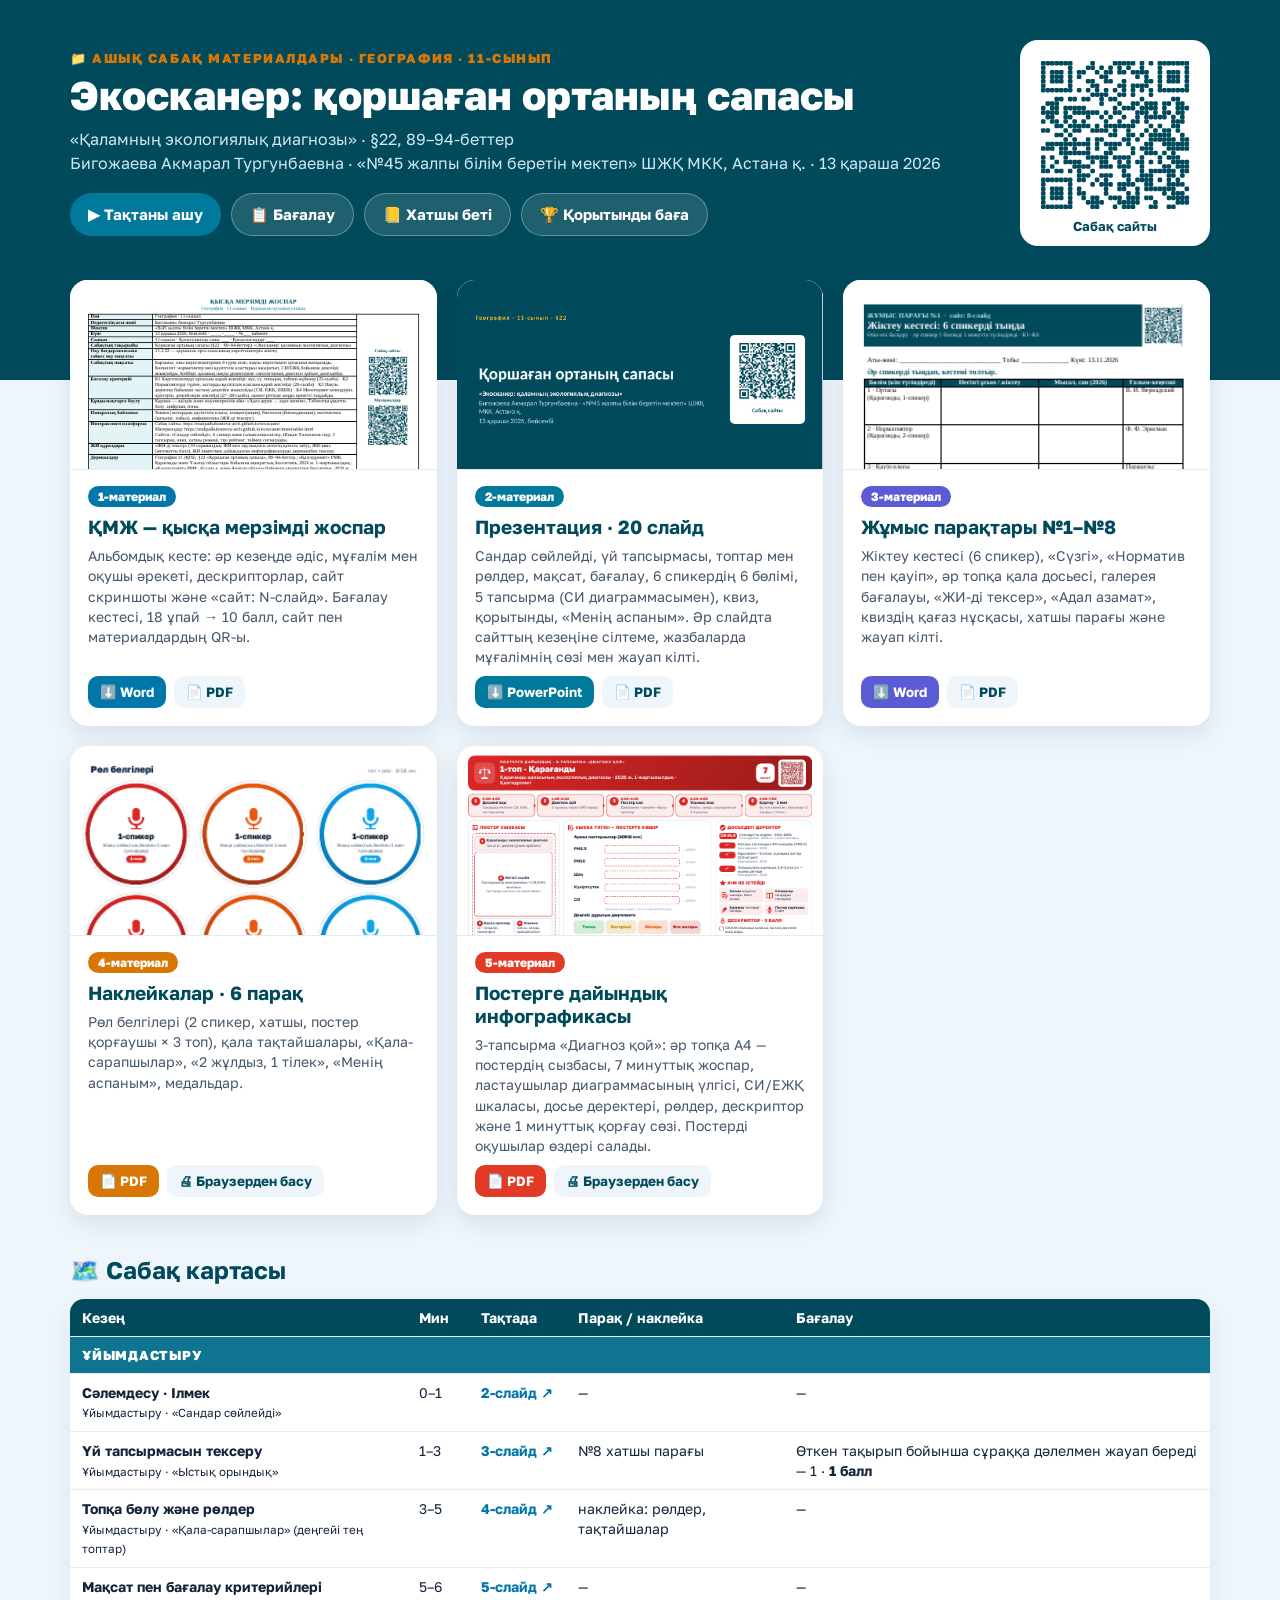
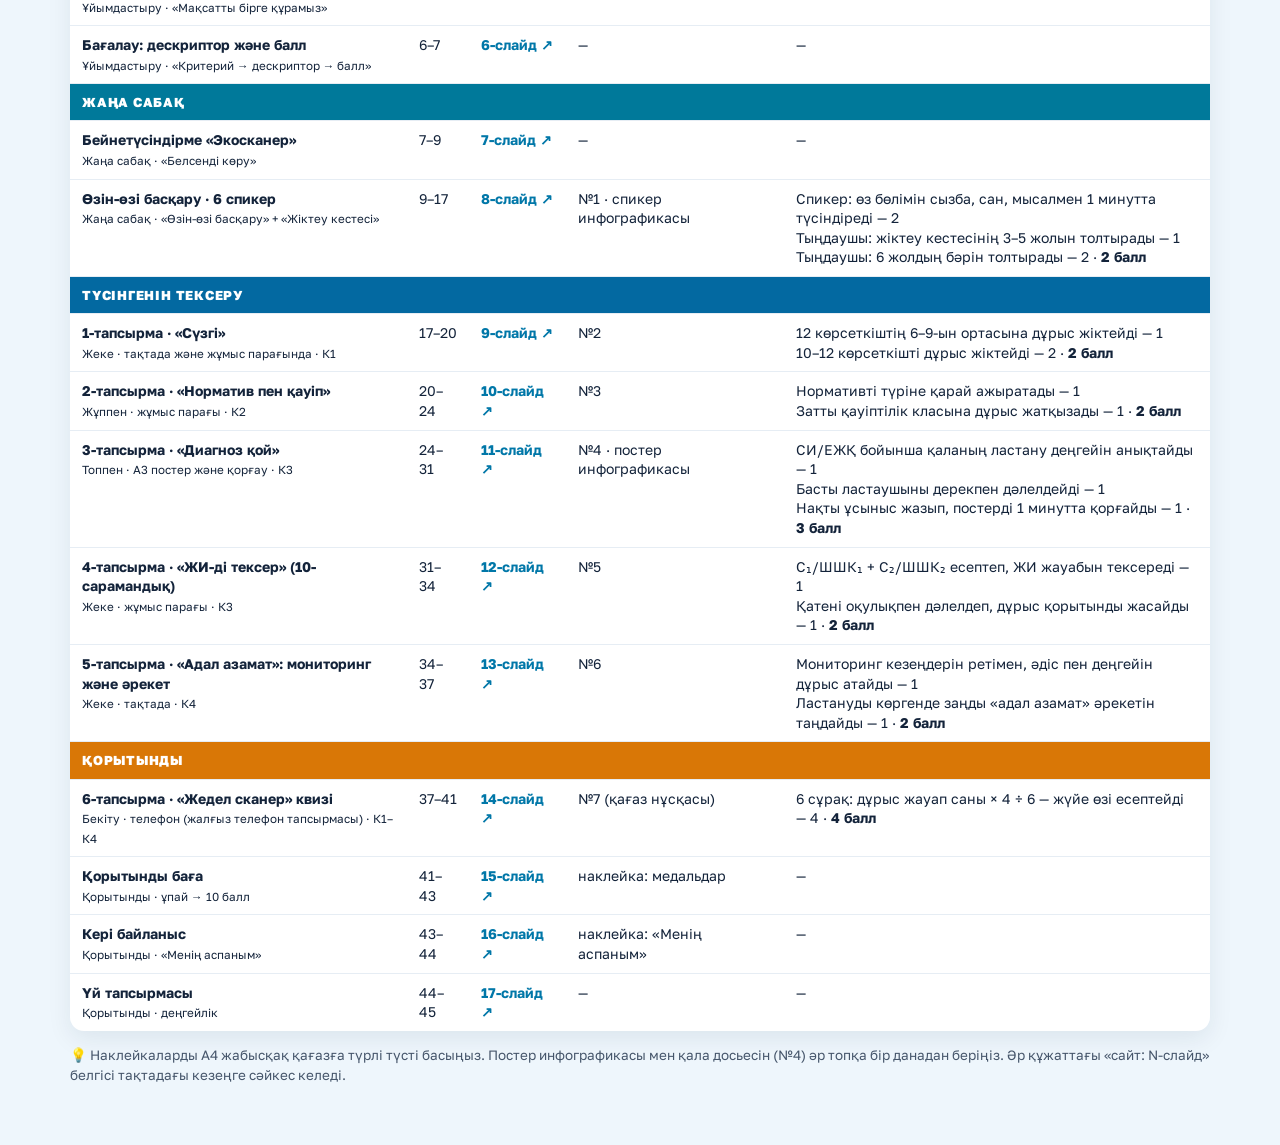
==== materialdar.html @ 0f1d9274 "📁 Материалдар: ҚМЖ, презентация, жұмыс парақтары, наклейкалар, постерге дайындық инфографикасы; тақт" ====
<!DOCTYPE html>
<html lang="kk"><head><meta charset="utf-8"><meta name="viewport" content="width=device-width,initial-scale=1">
<title>Материалдар · Экосканер · Қоршаған ортаның сапасы</title>
<link rel="stylesheet" href="vendor/golos.css">
<script src="data.js"></script><script src="vendor/qrcode.js"></script>
<style>
*{box-sizing:border-box;margin:0;padding:0}
html{background:linear-gradient(#004A5C,#004A5C) top/100% 380px no-repeat,#eef6fc;min-height:100%}
body{font-family:'Golos Text',sans-serif;color:#13233a;max-width:1180px;margin:0 auto;padding:28px 20px 60px}
a{color:#0077A8}
.hero{display:grid;grid-template-columns:1fr 190px;gap:28px;align-items:center;color:#fff;padding:12px 0 34px}
.hero .k{color:#D97706;font-weight:800;letter-spacing:.12em;font-size:13px}
.hero h1{font-size:40px;line-height:1.08;margin:8px 0 10px;font-weight:800}
.hero p{color:#cfe6f5;font-size:16px;line-height:1.5}
.hero .acts{display:flex;gap:10px;flex-wrap:wrap;margin-top:18px}
.btn{display:inline-flex;gap:8px;align-items:center;padding:11px 18px;border-radius:999px;font-weight:700;text-decoration:none;font-size:15px}
.btn.p{background:#00799A;color:#fff}.btn.g{background:rgba(255,255,255,.12);color:#fff;border:1px solid rgba(255,255,255,.3)}
.qrbox{background:#fff;border-radius:18px;padding:12px;text-align:center;color:#004A5C;font-weight:700;font-size:13px}
.qrbox svg{width:100%;display:block}
.cards{display:grid;grid-template-columns:repeat(auto-fill,minmax(340px,1fr));gap:20px}
.card{background:#fff;border-radius:18px;box-shadow:0 8px 24px rgba(11,37,69,.10);overflow:hidden;display:flex;flex-direction:column}
.card .pv{height:190px;background:#dfeaf5 top center/cover no-repeat;border-bottom:1px solid #e3ebf3}
.card .bd{padding:16px 18px 18px;display:flex;flex-direction:column;gap:8px;flex:1}
.card .n{font-size:12px;font-weight:800;color:#fff;background:var(--c);border-radius:999px;padding:3px 10px;align-self:flex-start}
.card h3{font-size:19px;color:#004A5C}
.card p{font-size:14px;line-height:1.45;color:#46566b;flex:1}
.card .dl{display:flex;gap:8px;flex-wrap:wrap}
.card .dl a{font-size:13.5px;font-weight:700;text-decoration:none;padding:8px 12px;border-radius:10px;background:#eef6fc;color:#004A5C}
.card .dl a.m{background:var(--c);color:#fff}
h2{font-size:24px;color:#004A5C;margin:40px 0 14px}
table{width:100%;border-collapse:collapse;background:#fff;border-radius:14px;overflow:hidden;box-shadow:0 8px 24px rgba(11,37,69,.08);font-size:14px}
th{background:#004A5C;color:#fff;text-align:left;padding:10px 12px;font-weight:700}
td{padding:9px 12px;border-top:1px solid #e6edf4;vertical-align:top;line-height:1.4}
tr.ph td{background:var(--c);color:#fff;font-weight:800;font-size:13px;letter-spacing:.06em}
td a{font-weight:700;text-decoration:none}
.tip{margin-top:14px;font-size:13.5px;color:#46566b;line-height:1.5}
@media(max-width:760px){.hero{grid-template-columns:1fr}.hero h1{font-size:30px}.qrbox{max-width:200px}th:nth-child(5),td:nth-child(5){display:none}}
</style></head><body>
<section class="hero">
 <div>
  <div class="k">📁 АШЫҚ САБАҚ МАТЕРИАЛДАРЫ · ГЕОГРАФИЯ · 11-СЫНЫП</div>
  <h1>Экосканер: қоршаған ортаның сапасы</h1>
  <p>«Қаламның экологиялық диагнозы» · §22, 89–94-беттер<br>Бигожаева Акмарал Тургунбаевна · «№45 жалпы білім беретін мектеп» ШЖҚ МКК, Астана қ. · 13 қараша 2026</p>
  <div class="acts"><a class="btn p" href="index.html">▶ Тақтаны ашу</a><a class="btn g" href="index.html#assess">📋 Бағалау</a><a class="btn g" href="index.html?m=h">📒 Хатшы беті</a><a class="btn g" href="index.html#sum">🏆 Қорытынды баға</a></div>
 </div>
 <div class="qrbox"><div id="qr"></div>Сабақ сайты</div>
</section>
<div class="cards" id="cards"></div>
<h2>🗺️ Сабақ картасы</h2>
<table id="map"></table>
<p class="tip">💡 Наклейкаларды A4 жабысқақ қағазға түрлі түсті басыңыз. Постер инфографикасы мен қала досьесін (№4) әр топқа бір данадан беріңіз. Әр құжаттағы «сайт: N-слайд» белгісі тақтадағы кезеңге сәйкес келеді.</p>
<script>
const SITE = location.href.replace(/materialdar\.html.*$/, "");
const q = qrcode(0, "H"); q.addData(SITE); q.make(); const n = q.getModuleCount(), m = 2, S = n + 2 * m; let p = "";
for (let r = 0; r < n; r++) for (let c = 0; c < n; c++) if (q.isDark(r, c)) p += `<rect x="${c + m}" y="${r + m}" width="1.02" height="1.02" rx=".3"/>`;
document.getElementById("qr").innerHTML = `<svg viewBox="0 0 ${S} ${S}"><g fill="#004A5C">${p}</g></svg>`;
const F = "materialdar/";
const M = [
 ["1", "#0077A8", "ҚМЖ — қысқа мерзімді жоспар", "Альбомдық кесте: әр кезеңде әдіс, мұғалім мен оқушы әрекеті, дескрипторлар, сайт скриншоты және «сайт: N-слайд». Бағалау кестесі, 18 ұпай → 10 балл, сайт пен материалдардың QR-ы.", "1-QMZh-Qorshagan-orta-sapasy", [["docx", "⬇️ Word"], ["pdf", "📄 PDF"]]],
 ["2", "#00799A", "Презентация · 20 слайд", "Сандар сөйлейді, үй тапсырмасы, топтар мен рөлдер, мақсат, бағалау, 6 спикердің 6 бөлімі, 5 тапсырма (СИ диаграммасымен), квиз, қорытынды, «Менің аспаным». Әр слайдта сайттың кезеңіне сілтеме, жазбаларда мұғалімнің сөзі мен жауап кілті.", "2-Prezentaciya-Qorshagan-orta-sapasy", [["pptx", "⬇️ PowerPoint"], ["pdf", "📄 PDF"]]],
 ["3", "#5B5BD6", "Жұмыс парақтары №1–№8", "Жіктеу кестесі (6 спикер), «Сүзгі», «Норматив пен қауіп», әр топқа қала досьесі, галерея бағалауы, «ЖИ-ді тексер», «Адал азамат», квиздің қағаз нұсқасы, хатшы парағы және жауап кілті.", "3-Zhumys-paraqtary", [["docx", "⬇️ Word"], ["pdf", "📄 PDF"]]],
 ["4", "#D97706", "Наклейкалар · 6 парақ", "Рөл белгілері (2 спикер, хатшы, постер қорғаушы × 3 топ), қала тақтайшалары, «Қала-сарапшылар», «2 жұлдыз, 1 тілек», «Менің аспаным», медальдар.", "4-Naklejkalar", [["pdf", "📄 PDF"]], "print/naklejka.html"],
 ["5", "#E23A24", "Постерге дайындық инфографикасы", "3-тапсырма «Диагноз қой»: әр топқа A4 — постердің сызбасы, 7 минуттық жоспар, ластаушылар диаграммасының үлгісі, СИ/ЕЖҚ шкаласы, досье деректері, рөлдер, дескриптор және 1 минуттық қорғау сөзі. Постерді оқушылар өздері салады.", "5-Poster-infografikalar", [["pdf", "📄 PDF"]], "print/poster.html"]
];
document.getElementById("cards").innerHTML = M.map(x => `<div class="card" style="--c:${x[1]}"><div class="pv" style="background-image:url(${F}prev/${x[4]}.png)"></div><div class="bd"><span class="n">${x[0]}-материал</span><h3>${x[2]}</h3><p>${x[3]}</p><div class="dl">${x[5].map((d, i) => `<a class="${i ? "" : "m"}" href="${F}${x[4]}.${d[0]}" ${d[0] === "pdf" ? 'target="_blank"' : "download"}>${d[1]}</a>`).join("")}${x[6] ? `<a href="${x[6]}" target="_blank">🖨 Браузерден басу</a>` : ""}</div></div></div>`).join("");
const SHEET = { speak: "№1 · спикер инфографикасы", t1: "№2", t2: "№3", t3: "№4 · постер инфографикасы", t4: "№5", t5: "№6", t6: "№7 (қағаз нұсқасы)", groups: "наклейка: рөлдер, тақтайшалар", feedback: "наклейка: «Менің аспаным»", sum: "наклейка: медальдар", hw: "№8 хатшы парағы" };
const PN = DATA.parts, PC = ["", "#0E7490", "#00799A", "#0369A1", "#D97706"];
const AS = s => DATA.desc[s.id] ? DATA.desc[s.id].map(d => d[0] + " — " + d[1]).join("<br>") + ` · <b>${DATA.points[s.id]} балл</b>` : "—";
let h = `<tr><th>Кезең</th><th>Мин</th><th>Тақтада</th><th>Парақ / наклейка</th><th>Бағалау</th></tr>`, ph = 0, tm = 0;
DATA.stages.forEach((s, i) => { if (!s.min) return;
  if (s.part !== ph) { ph = s.part; h += `<tr class="ph" style="--c:${PC[ph]}"><td colspan="5">${PN[ph].toUpperCase()}</td></tr>`; }
  h += `<tr><td><b>${s.title}</b><br><small>${s.kicker || ""}</small></td><td>${tm}–${tm + s.min}</td><td><a href="index.html#${s.id}">${i + 1}-слайд ↗</a></td><td>${SHEET[s.id] || "—"}</td><td>${AS(s)}</td></tr>`; tm += s.min; });
document.getElementById("map").innerHTML = h;
</script>
</body></html>
---- vendor/golos.css ----
@font-face{font-family:'Golos Text';font-style:normal;font-display:swap;font-weight:400;src:url(fonts/golos-text-cyrillic-400-normal.woff2) format('woff2');unicode-range:U+0301,U+0400-045F,U+0490-0491,U+04B0-04B1,U+2116}
@font-face{font-family:'Golos Text';font-style:normal;font-display:swap;font-weight:600;src:url(fonts/golos-text-cyrillic-600-normal.woff2) format('woff2');unicode-range:U+0301,U+0400-045F,U+0490-0491,U+04B0-04B1,U+2116}
@font-face{font-family:'Golos Text';font-style:normal;font-display:swap;font-weight:700;src:url(fonts/golos-text-cyrillic-700-normal.woff2) format('woff2');unicode-range:U+0301,U+0400-045F,U+0490-0491,U+04B0-04B1,U+2116}
@font-face{font-family:'Golos Text';font-style:normal;font-display:swap;font-weight:800;src:url(fonts/golos-text-cyrillic-800-normal.woff2) format('woff2');unicode-range:U+0301,U+0400-045F,U+0490-0491,U+04B0-04B1,U+2116}
@font-face{font-family:'Golos Text';font-style:normal;font-display:swap;font-weight:400;src:url(fonts/golos-text-cyrillic-ext-400-normal.woff2) format('woff2');unicode-range:U+0460-052F,U+1C80-1C8A,U+20B4,U+2DE0-2DFF,U+A640-A69F,U+FE2E-FE2F}
@font-face{font-family:'Golos Text';font-style:normal;font-display:swap;font-weight:600;src:url(fonts/golos-text-cyrillic-ext-600-normal.woff2) format('woff2');unicode-range:U+0460-052F,U+1C80-1C8A,U+20B4,U+2DE0-2DFF,U+A640-A69F,U+FE2E-FE2F}
@font-face{font-family:'Golos Text';font-style:normal;font-display:swap;font-weight:700;src:url(fonts/golos-text-cyrillic-ext-700-normal.woff2) format('woff2');unicode-range:U+0460-052F,U+1C80-1C8A,U+20B4,U+2DE0-2DFF,U+A640-A69F,U+FE2E-FE2F}
@font-face{font-family:'Golos Text';font-style:normal;font-display:swap;font-weight:800;src:url(fonts/golos-text-cyrillic-ext-800-normal.woff2) format('woff2');unicode-range:U+0460-052F,U+1C80-1C8A,U+20B4,U+2DE0-2DFF,U+A640-A69F,U+FE2E-FE2F}
@font-face{font-family:'Golos Text';font-style:normal;font-display:swap;font-weight:400;src:url(fonts/golos-text-latin-400-normal.woff2) format('woff2');unicode-range:U+0000-00FF,U+0131,U+0152-0153,U+02BB-02BC,U+02C6,U+02DA,U+02DC,U+0304,U+0308,U+0329,U+2000-206F,U+20AC,U+2122,U+2191,U+2193,U+2212,U+2215,U+FEFF,U+FFFD}
@font-face{font-family:'Golos Text';font-style:normal;font-display:swap;font-weight:600;src:url(fonts/golos-text-latin-600-normal.woff2) format('woff2');unicode-range:U+0000-00FF,U+0131,U+0152-0153,U+02BB-02BC,U+02C6,U+02DA,U+02DC,U+0304,U+0308,U+0329,U+2000-206F,U+20AC,U+2122,U+2191,U+2193,U+2212,U+2215,U+FEFF,U+FFFD}
@font-face{font-family:'Golos Text';font-style:normal;font-display:swap;font-weight:700;src:url(fonts/golos-text-latin-700-normal.woff2) format('woff2');unicode-range:U+0000-00FF,U+0131,U+0152-0153,U+02BB-02BC,U+02C6,U+02DA,U+02DC,U+0304,U+0308,U+0329,U+2000-206F,U+20AC,U+2122,U+2191,U+2193,U+2212,U+2215,U+FEFF,U+FFFD}
@font-face{font-family:'Golos Text';font-style:normal;font-display:swap;font-weight:800;src:url(fonts/golos-text-latin-800-normal.woff2) format('woff2');unicode-range:U+0000-00FF,U+0131,U+0152-0153,U+02BB-02BC,U+02C6,U+02DA,U+02DC,U+0304,U+0308,U+0329,U+2000-206F,U+20AC,U+2122,U+2191,U+2193,U+2212,U+2215,U+FEFF,U+FFFD}
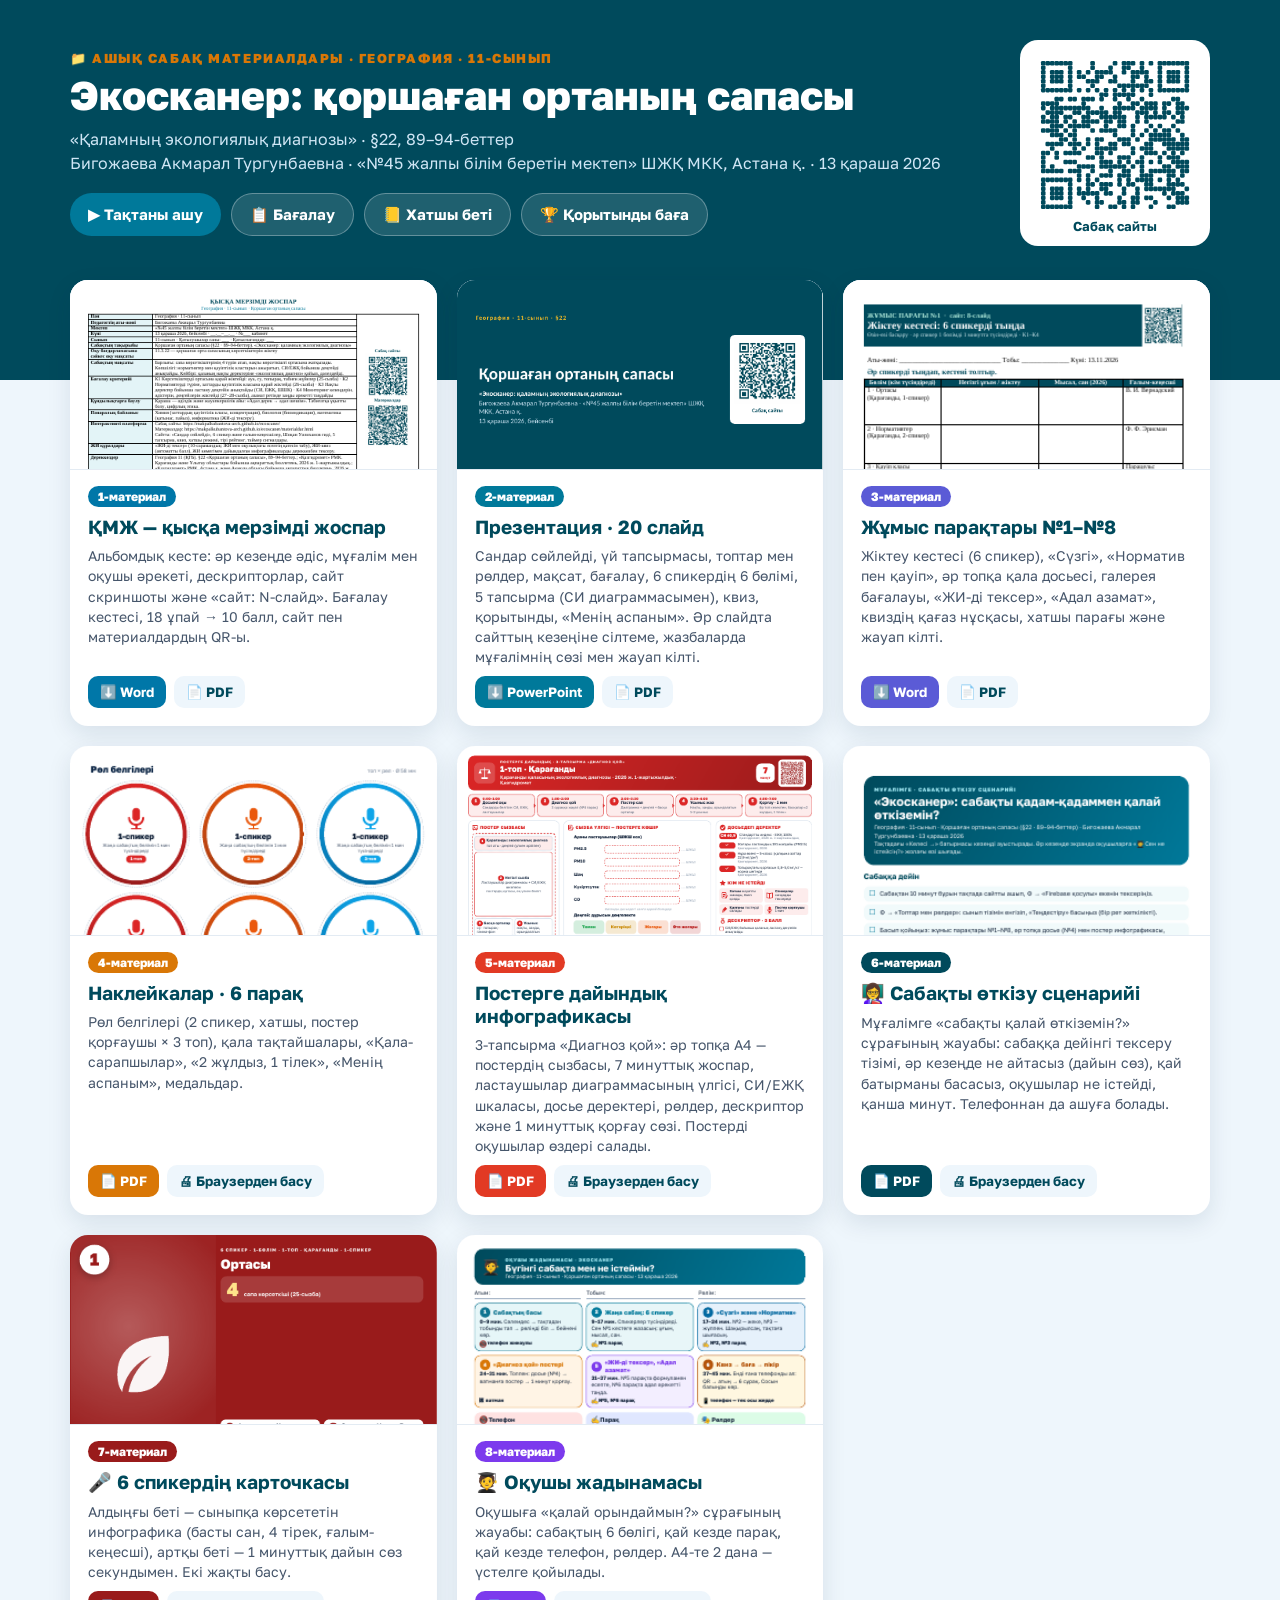
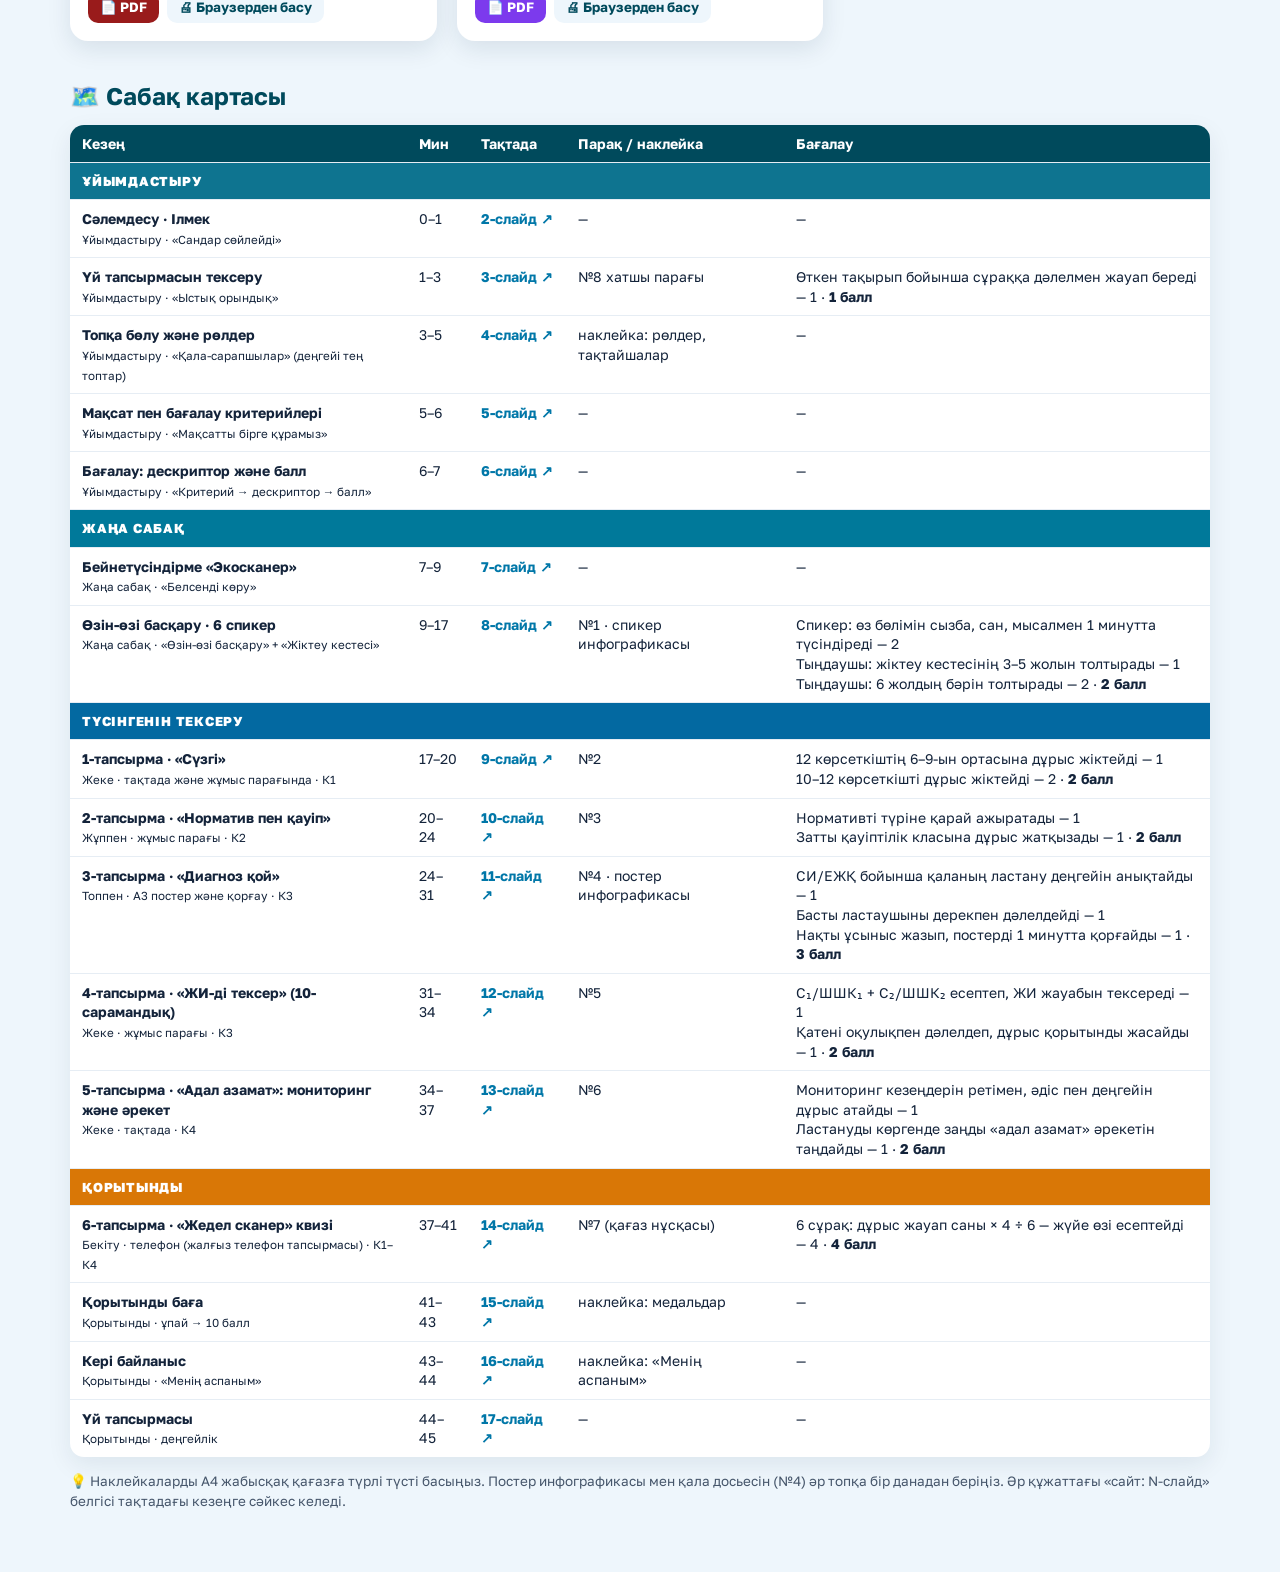
==== commit 51f9336e: "Тақтада «Сен не істейсің?» жолағы; сабақ сценарийі, 6 спикердің карточкасы, оқушы жадынамасы Co-Auth" ====
--- a/materialdar.html
+++ b/materialdar.html
@@ -60,7 +60,10 @@
  ["2", "#00799A", "Презентация · 20 слайд", "Сандар сөйлейді, үй тапсырмасы, топтар мен рөлдер, мақсат, бағалау, 6 спикердің 6 бөлімі, 5 тапсырма (СИ диаграммасымен), квиз, қорытынды, «Менің аспаным». Әр слайдта сайттың кезеңіне сілтеме, жазбаларда мұғалімнің сөзі мен жауап кілті.", "2-Prezentaciya-Qorshagan-orta-sapasy", [["pptx", "⬇️ PowerPoint"], ["pdf", "📄 PDF"]]],
  ["3", "#5B5BD6", "Жұмыс парақтары №1–№8", "Жіктеу кестесі (6 спикер), «Сүзгі», «Норматив пен қауіп», әр топқа қала досьесі, галерея бағалауы, «ЖИ-ді тексер», «Адал азамат», квиздің қағаз нұсқасы, хатшы парағы және жауап кілті.", "3-Zhumys-paraqtary", [["docx", "⬇️ Word"], ["pdf", "📄 PDF"]]],
  ["4", "#D97706", "Наклейкалар · 6 парақ", "Рөл белгілері (2 спикер, хатшы, постер қорғаушы × 3 топ), қала тақтайшалары, «Қала-сарапшылар», «2 жұлдыз, 1 тілек», «Менің аспаным», медальдар.", "4-Naklejkalar", [["pdf", "📄 PDF"]], "print/naklejka.html"],
- ["5", "#E23A24", "Постерге дайындық инфографикасы", "3-тапсырма «Диагноз қой»: әр топқа A4 — постердің сызбасы, 7 минуттық жоспар, ластаушылар диаграммасының үлгісі, СИ/ЕЖҚ шкаласы, досье деректері, рөлдер, дескриптор және 1 минуттық қорғау сөзі. Постерді оқушылар өздері салады.", "5-Poster-infografikalar", [["pdf", "📄 PDF"]], "print/poster.html"]
+ ["5", "#E23A24", "Постерге дайындық инфографикасы", "3-тапсырма «Диагноз қой»: әр топқа A4 — постердің сызбасы, 7 минуттық жоспар, ластаушылар диаграммасының үлгісі, СИ/ЕЖҚ шкаласы, досье деректері, рөлдер, дескриптор және 1 минуттық қорғау сөзі. Постерді оқушылар өздері салады.", "5-Poster-infografikalar", [["pdf", "📄 PDF"]], "print/poster.html"],
+ ["6", "#004A5C", "👩‍🏫 Сабақты өткізу сценарийі", "Мұғалімге «сабақты қалай өткіземін?» сұрағының жауабы: сабаққа дейінгі тексеру тізімі, әр кезеңде не айтасыз (дайын сөз), қай батырманы басасыз, оқушылар не істейді, қанша минут. Телефоннан да ашуға болады.", "6-Sabaq-scenariyi", [["pdf", "📄 PDF"]], "print/scenariy.html"],
+ ["7", "#991B1B", "🎤 6 спикердің карточкасы", "Алдыңғы беті — сыныпқа көрсететін инфографика (басты сан, 4 тірек, ғалым-кеңесші), артқы беті — 1 минуттық дайын сөз секундымен. Екі жақты басу.", "7-Spiker-kartochkalary", [["pdf", "📄 PDF"]], "print/spiker.html"],
+ ["8", "#7C3AED", "🧑‍🎓 Оқушы жадынамасы", "Оқушыға «қалай орындаймын?» сұрағының жауабы: сабақтың 6 бөлігі, қай кезде парақ, қай кезде телефон, рөлдер. A4-те 2 дана — үстелге қойылады.", "8-Oqushy-zhadynamasy", [["pdf", "📄 PDF"]], "print/zhadynama.html"]
 ];
 document.getElementById("cards").innerHTML = M.map(x => `<div class="card" style="--c:${x[1]}"><div class="pv" style="background-image:url(${F}prev/${x[4]}.png)"></div><div class="bd"><span class="n">${x[0]}-материал</span><h3>${x[2]}</h3><p>${x[3]}</p><div class="dl">${x[5].map((d, i) => `<a class="${i ? "" : "m"}" href="${F}${x[4]}.${d[0]}" ${d[0] === "pdf" ? 'target="_blank"' : "download"}>${d[1]}</a>`).join("")}${x[6] ? `<a href="${x[6]}" target="_blank">🖨 Браузерден басу</a>` : ""}</div></div></div>`).join("");
 const SHEET = { speak: "№1 · спикер инфографикасы", t1: "№2", t2: "№3", t3: "№4 · постер инфографикасы", t4: "№5", t5: "№6", t6: "№7 (қағаз нұсқасы)", groups: "наклейка: рөлдер, тақтайшалар", feedback: "наклейка: «Менің аспаным»", sum: "наклейка: медальдар", hw: "№8 хатшы парағы" };
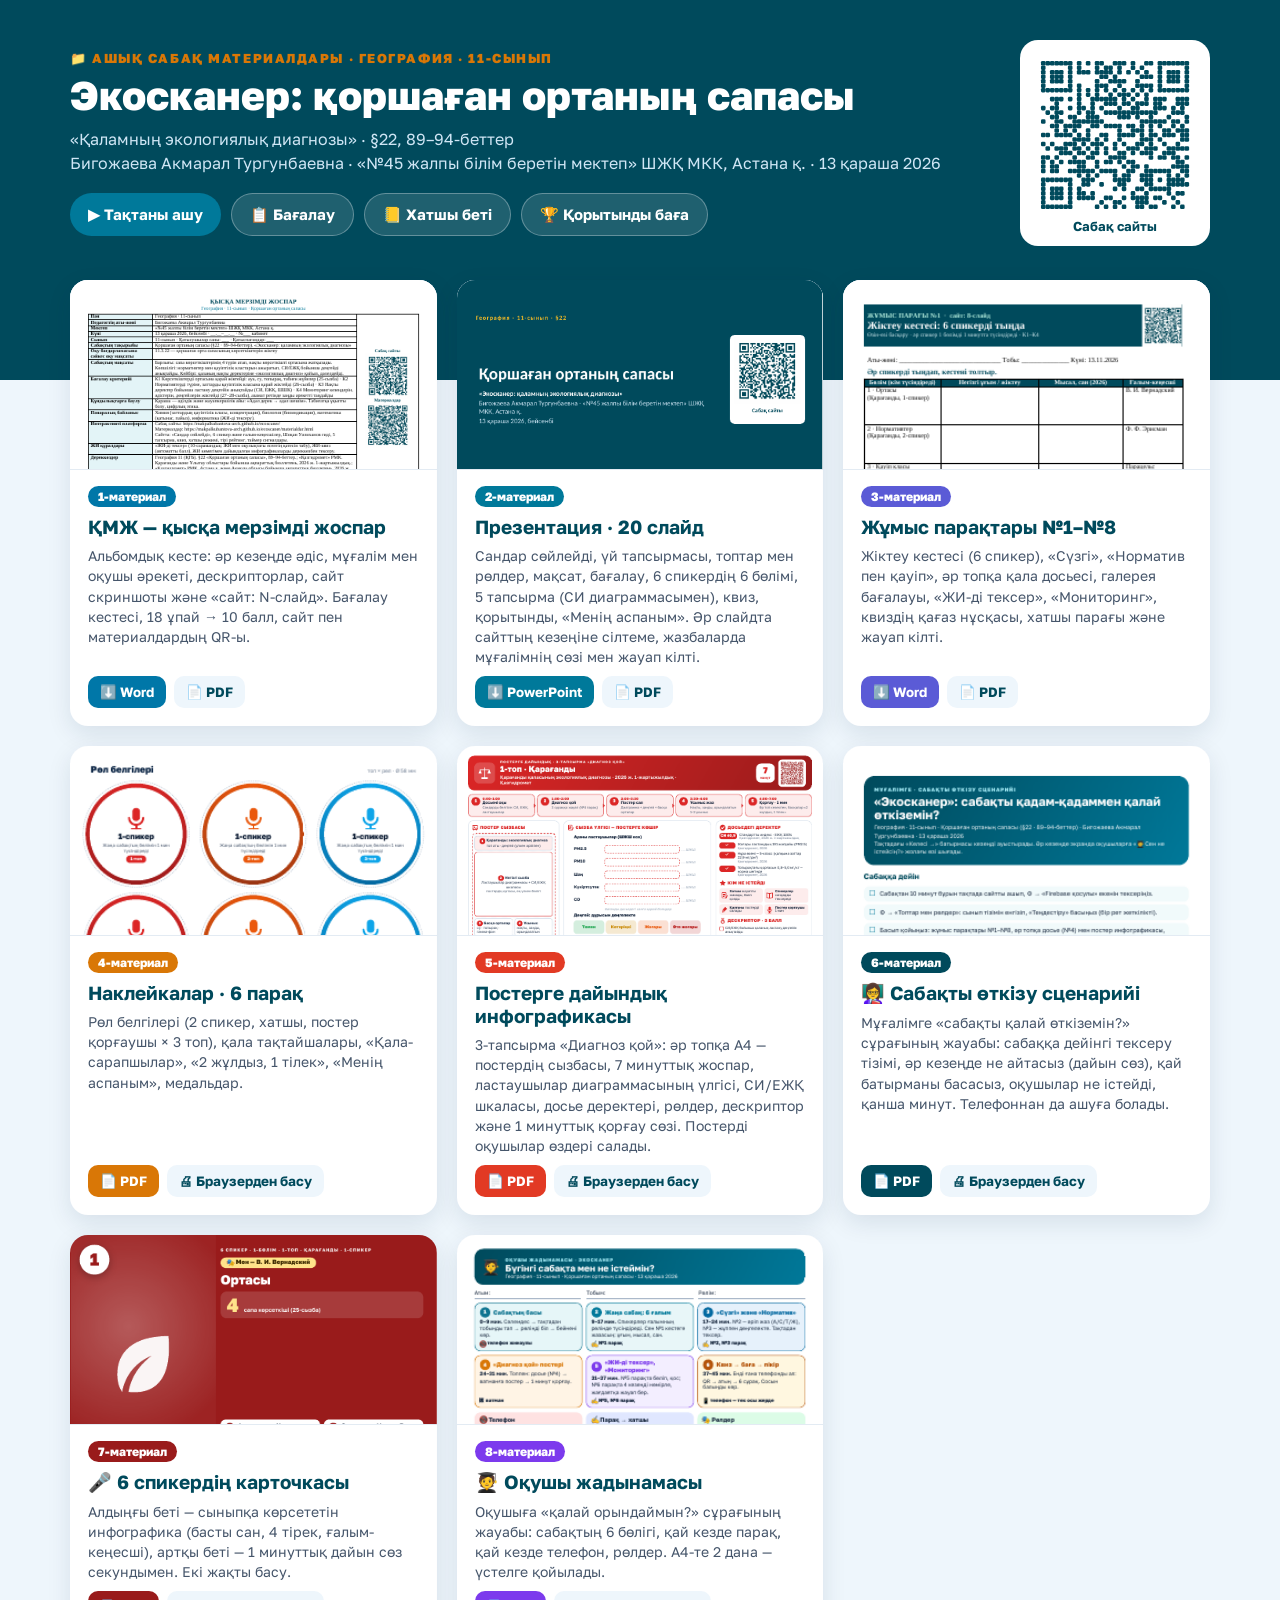
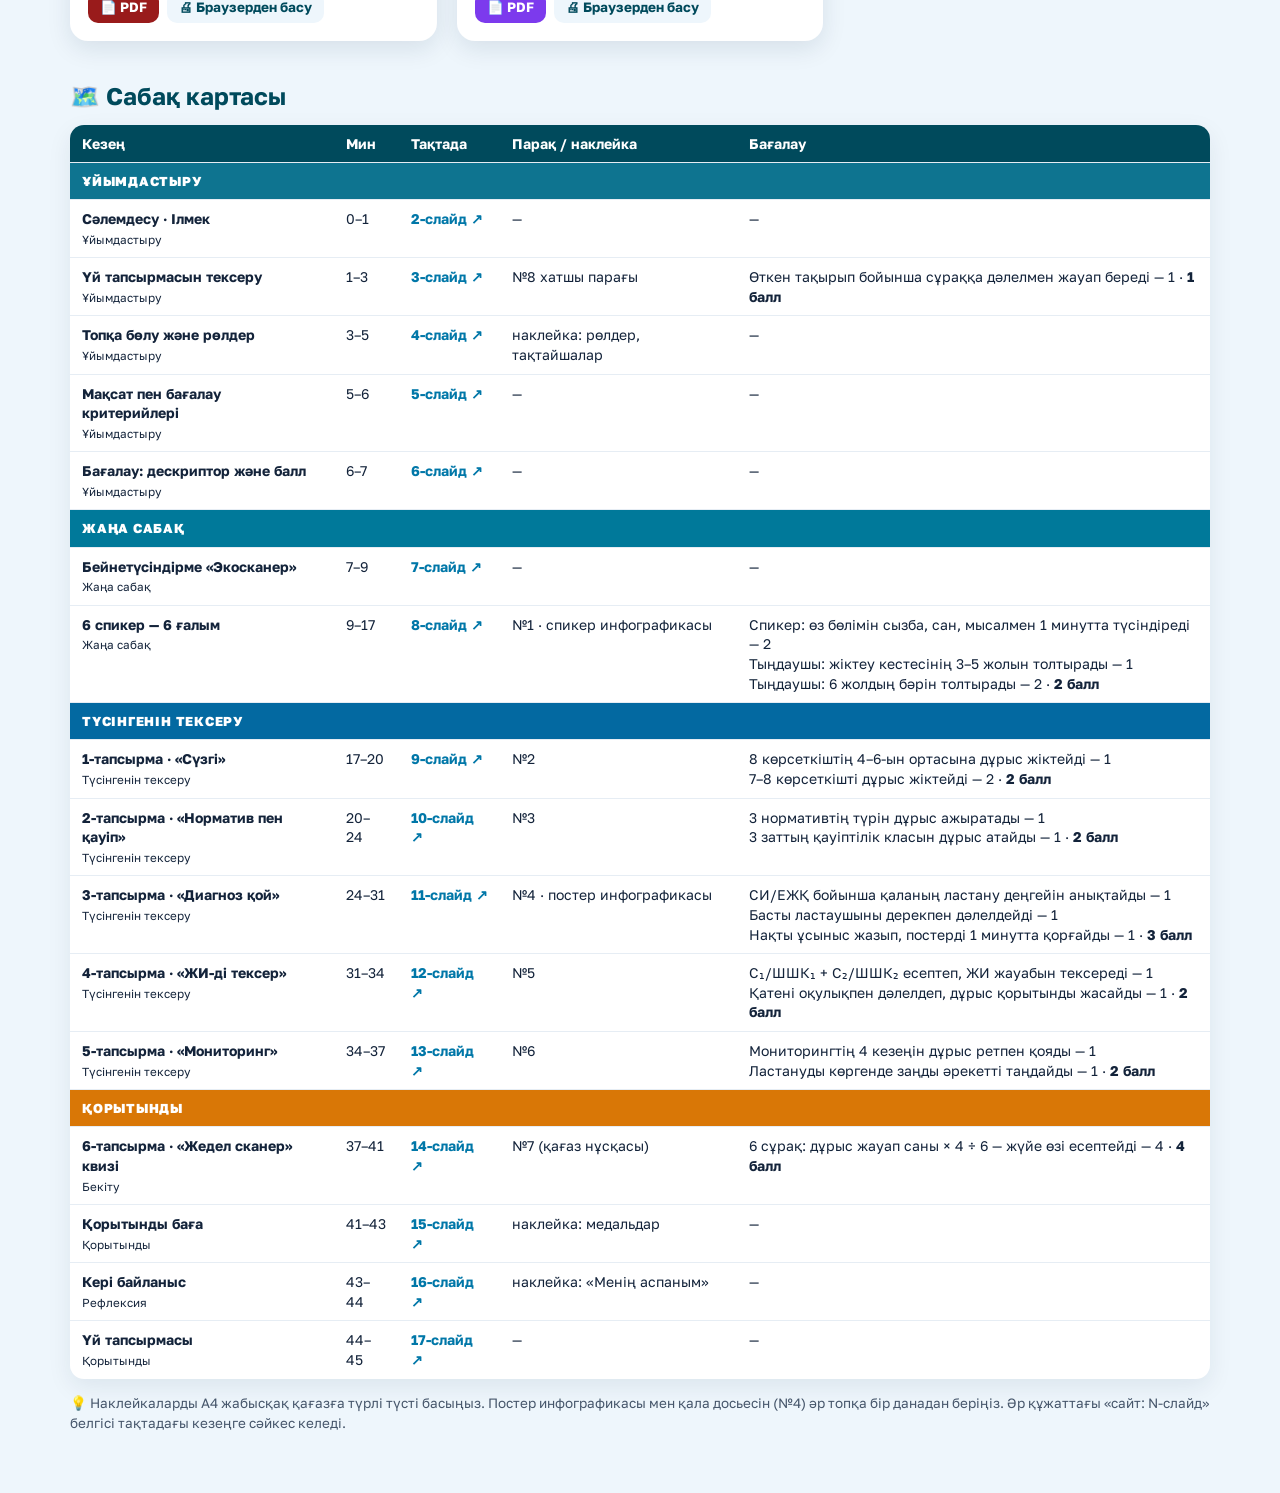
==== commit e5a3ab08: "Практикалық сабақ: кезең басы (көк мәтін → әдіс, түрі → іс-әрекет), «Адал азамат» экраннан алынды, т" ====
--- a/materialdar.html
+++ b/materialdar.html
@@ -58,7 +58,7 @@
 const M = [
  ["1", "#0077A8", "ҚМЖ — қысқа мерзімді жоспар", "Альбомдық кесте: әр кезеңде әдіс, мұғалім мен оқушы әрекеті, дескрипторлар, сайт скриншоты және «сайт: N-слайд». Бағалау кестесі, 18 ұпай → 10 балл, сайт пен материалдардың QR-ы.", "1-QMZh-Qorshagan-orta-sapasy", [["docx", "⬇️ Word"], ["pdf", "📄 PDF"]]],
  ["2", "#00799A", "Презентация · 20 слайд", "Сандар сөйлейді, үй тапсырмасы, топтар мен рөлдер, мақсат, бағалау, 6 спикердің 6 бөлімі, 5 тапсырма (СИ диаграммасымен), квиз, қорытынды, «Менің аспаным». Әр слайдта сайттың кезеңіне сілтеме, жазбаларда мұғалімнің сөзі мен жауап кілті.", "2-Prezentaciya-Qorshagan-orta-sapasy", [["pptx", "⬇️ PowerPoint"], ["pdf", "📄 PDF"]]],
- ["3", "#5B5BD6", "Жұмыс парақтары №1–№8", "Жіктеу кестесі (6 спикер), «Сүзгі», «Норматив пен қауіп», әр топқа қала досьесі, галерея бағалауы, «ЖИ-ді тексер», «Адал азамат», квиздің қағаз нұсқасы, хатшы парағы және жауап кілті.", "3-Zhumys-paraqtary", [["docx", "⬇️ Word"], ["pdf", "📄 PDF"]]],
+ ["3", "#5B5BD6", "Жұмыс парақтары №1–№8", "Жіктеу кестесі (6 спикер), «Сүзгі», «Норматив пен қауіп», әр топқа қала досьесі, галерея бағалауы, «ЖИ-ді тексер», «Мониторинг», квиздің қағаз нұсқасы, хатшы парағы және жауап кілті.", "3-Zhumys-paraqtary", [["docx", "⬇️ Word"], ["pdf", "📄 PDF"]]],
  ["4", "#D97706", "Наклейкалар · 6 парақ", "Рөл белгілері (2 спикер, хатшы, постер қорғаушы × 3 топ), қала тақтайшалары, «Қала-сарапшылар», «2 жұлдыз, 1 тілек», «Менің аспаным», медальдар.", "4-Naklejkalar", [["pdf", "📄 PDF"]], "print/naklejka.html"],
  ["5", "#E23A24", "Постерге дайындық инфографикасы", "3-тапсырма «Диагноз қой»: әр топқа A4 — постердің сызбасы, 7 минуттық жоспар, ластаушылар диаграммасының үлгісі, СИ/ЕЖҚ шкаласы, досье деректері, рөлдер, дескриптор және 1 минуттық қорғау сөзі. Постерді оқушылар өздері салады.", "5-Poster-infografikalar", [["pdf", "📄 PDF"]], "print/poster.html"],
  ["6", "#004A5C", "👩‍🏫 Сабақты өткізу сценарийі", "Мұғалімге «сабақты қалай өткіземін?» сұрағының жауабы: сабаққа дейінгі тексеру тізімі, әр кезеңде не айтасыз (дайын сөз), қай батырманы басасыз, оқушылар не істейді, қанша минут. Телефоннан да ашуға болады.", "6-Sabaq-scenariyi", [["pdf", "📄 PDF"]], "print/scenariy.html"],
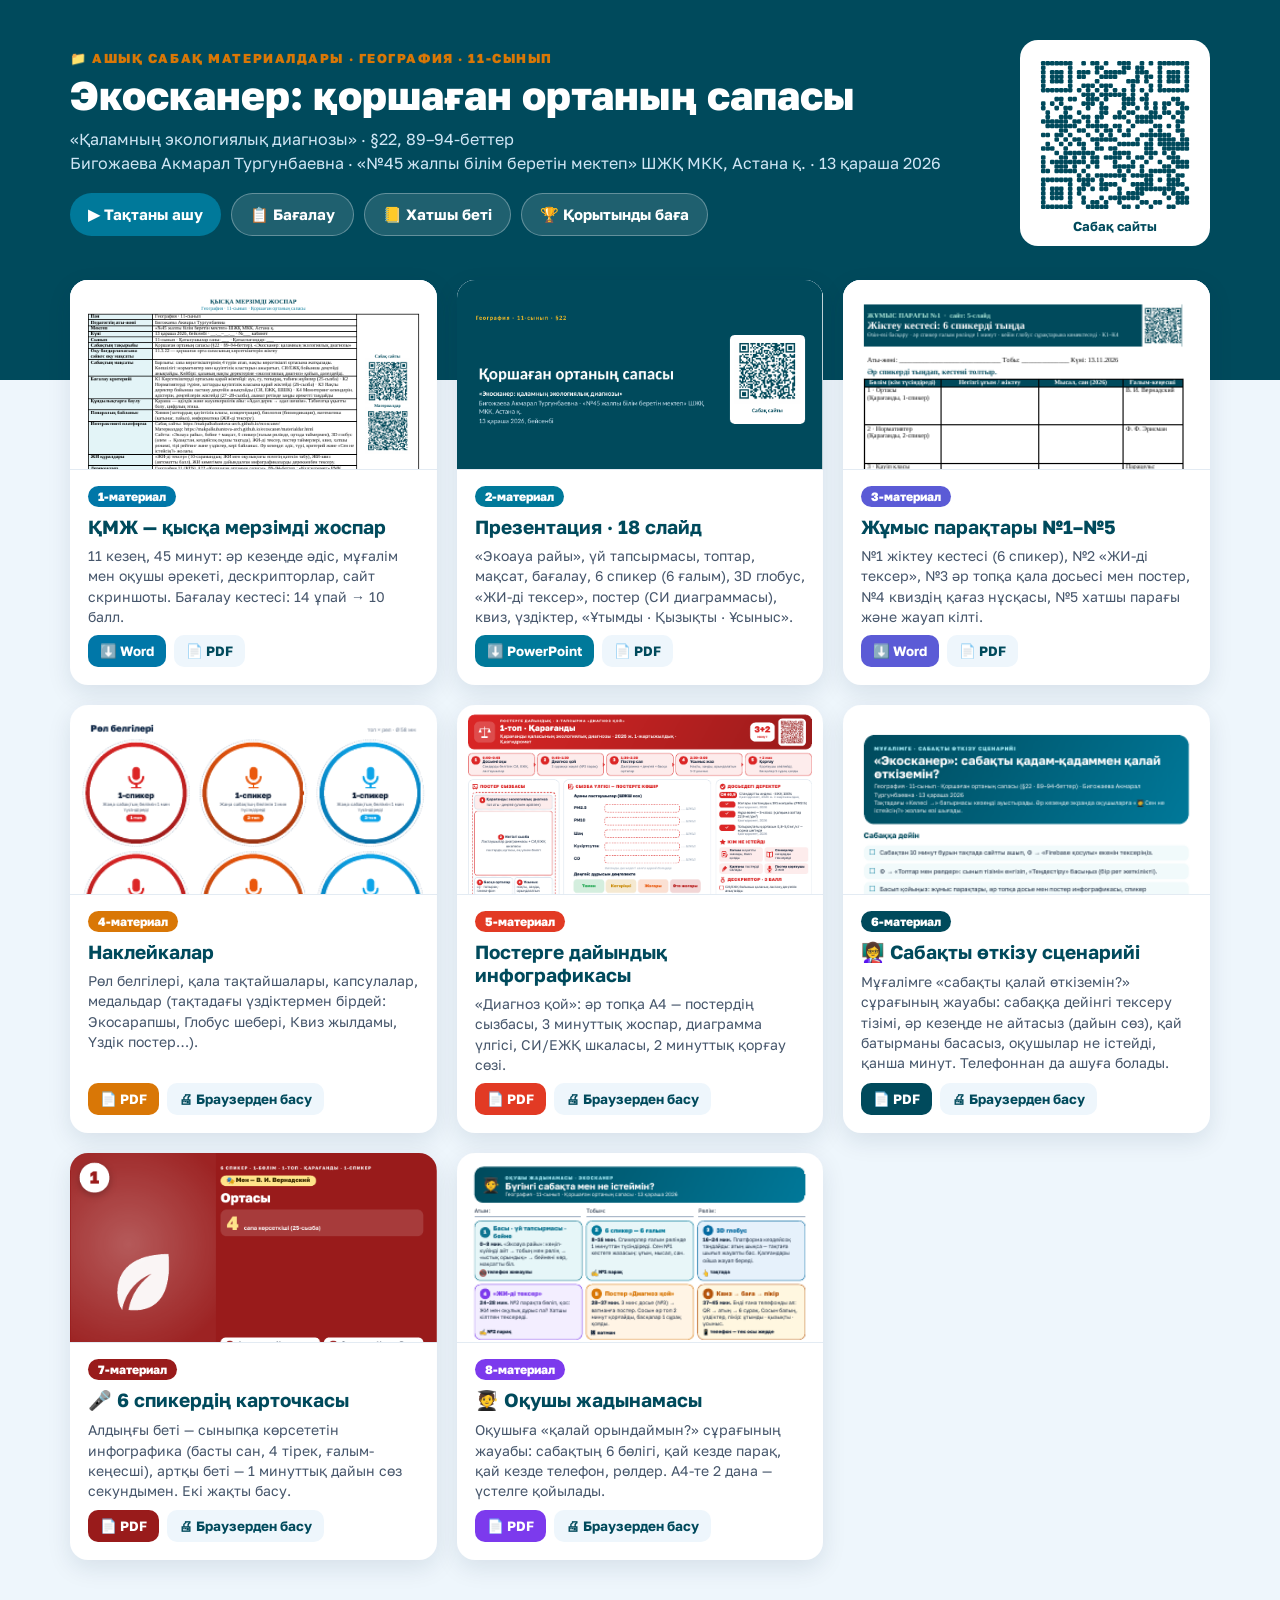
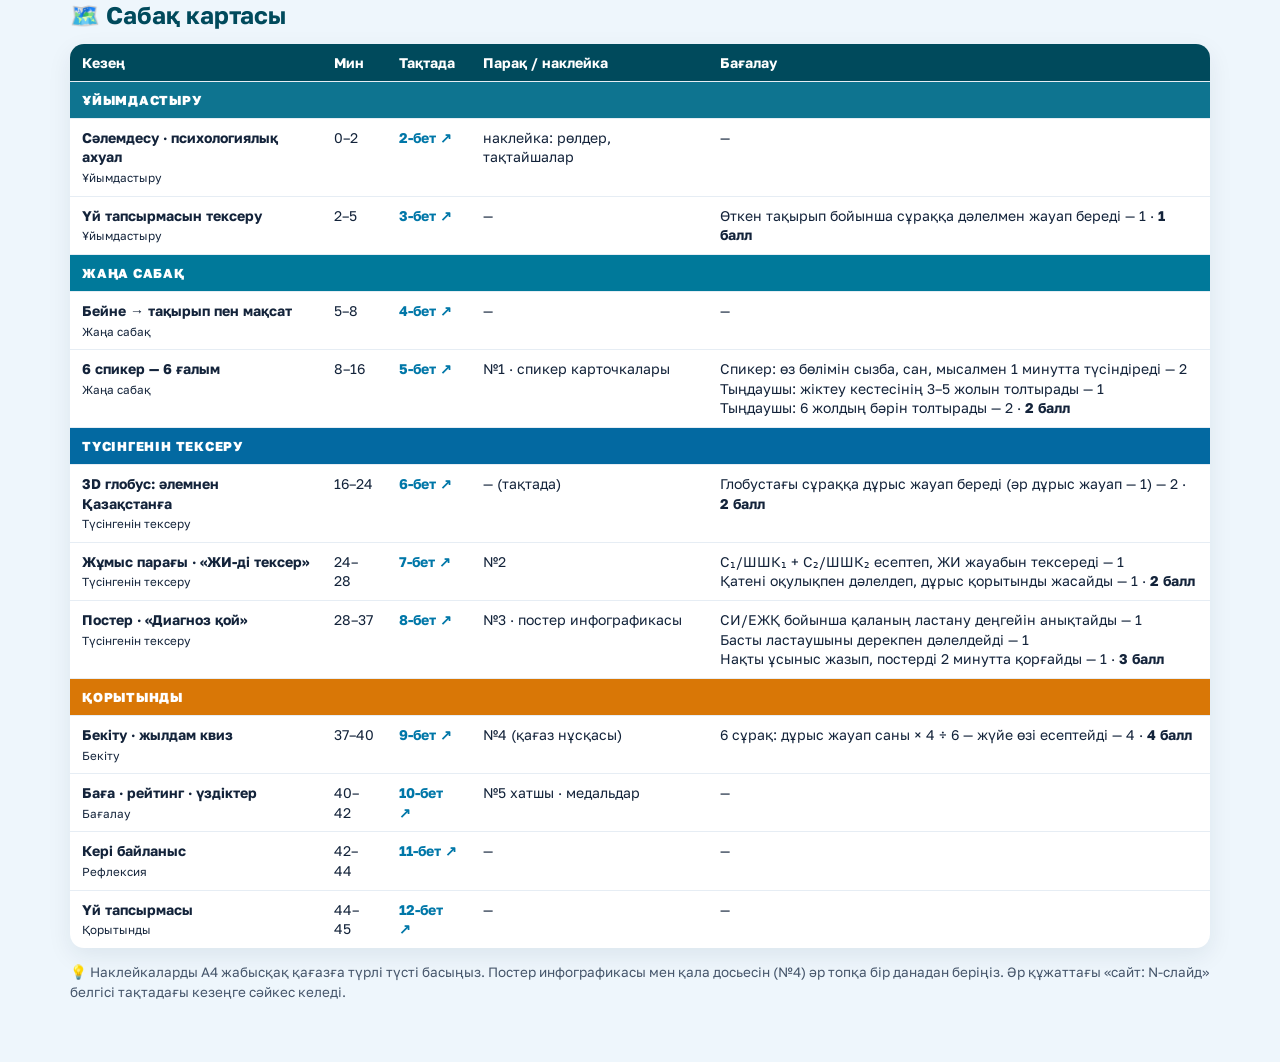
==== commit 701135db: "Құжаттар жаңа барысқа: ҚМЖ (11 кезең, 14 ұпай), 18 слайд (глобус, үздіктер), парақтар №1–№5, жадынам" ====
--- a/materialdar.html
+++ b/materialdar.html
@@ -56,23 +56,23 @@
 document.getElementById("qr").innerHTML = `<svg viewBox="0 0 ${S} ${S}"><g fill="#004A5C">${p}</g></svg>`;
 const F = "materialdar/";
 const M = [
- ["1", "#0077A8", "ҚМЖ — қысқа мерзімді жоспар", "Альбомдық кесте: әр кезеңде әдіс, мұғалім мен оқушы әрекеті, дескрипторлар, сайт скриншоты және «сайт: N-слайд». Бағалау кестесі, 18 ұпай → 10 балл, сайт пен материалдардың QR-ы.", "1-QMZh-Qorshagan-orta-sapasy", [["docx", "⬇️ Word"], ["pdf", "📄 PDF"]]],
- ["2", "#00799A", "Презентация · 20 слайд", "Сандар сөйлейді, үй тапсырмасы, топтар мен рөлдер, мақсат, бағалау, 6 спикердің 6 бөлімі, 5 тапсырма (СИ диаграммасымен), квиз, қорытынды, «Менің аспаным». Әр слайдта сайттың кезеңіне сілтеме, жазбаларда мұғалімнің сөзі мен жауап кілті.", "2-Prezentaciya-Qorshagan-orta-sapasy", [["pptx", "⬇️ PowerPoint"], ["pdf", "📄 PDF"]]],
- ["3", "#5B5BD6", "Жұмыс парақтары №1–№8", "Жіктеу кестесі (6 спикер), «Сүзгі», «Норматив пен қауіп», әр топқа қала досьесі, галерея бағалауы, «ЖИ-ді тексер», «Мониторинг», квиздің қағаз нұсқасы, хатшы парағы және жауап кілті.", "3-Zhumys-paraqtary", [["docx", "⬇️ Word"], ["pdf", "📄 PDF"]]],
- ["4", "#D97706", "Наклейкалар · 6 парақ", "Рөл белгілері (2 спикер, хатшы, постер қорғаушы × 3 топ), қала тақтайшалары, «Қала-сарапшылар», «2 жұлдыз, 1 тілек», «Менің аспаным», медальдар.", "4-Naklejkalar", [["pdf", "📄 PDF"]], "print/naklejka.html"],
- ["5", "#E23A24", "Постерге дайындық инфографикасы", "3-тапсырма «Диагноз қой»: әр топқа A4 — постердің сызбасы, 7 минуттық жоспар, ластаушылар диаграммасының үлгісі, СИ/ЕЖҚ шкаласы, досье деректері, рөлдер, дескриптор және 1 минуттық қорғау сөзі. Постерді оқушылар өздері салады.", "5-Poster-infografikalar", [["pdf", "📄 PDF"]], "print/poster.html"],
+ ["1", "#0077A8", "ҚМЖ — қысқа мерзімді жоспар", "11 кезең, 45 минут: әр кезеңде әдіс, мұғалім мен оқушы әрекеті, дескрипторлар, сайт скриншоты. Бағалау кестесі: 14 ұпай → 10 балл.", "1-QMZh-Qorshagan-orta-sapasy", [["docx", "⬇️ Word"], ["pdf", "📄 PDF"]]],
+ ["2", "#00799A", "Презентация · 18 слайд", "«Экоауа райы», үй тапсырмасы, топтар, мақсат, бағалау, 6 спикер (6 ғалым), 3D глобус, «ЖИ-ді тексер», постер (СИ диаграммасы), квиз, үздіктер, «Ұтымды · Қызықты · Ұсыныс».", "2-Prezentaciya-Qorshagan-orta-sapasy", [["pptx", "⬇️ PowerPoint"], ["pdf", "📄 PDF"]]],
+ ["3", "#5B5BD6", "Жұмыс парақтары №1–№5", "№1 жіктеу кестесі (6 спикер), №2 «ЖИ-ді тексер», №3 әр топқа қала досьесі мен постер, №4 квиздің қағаз нұсқасы, №5 хатшы парағы және жауап кілті.", "3-Zhumys-paraqtary", [["docx", "⬇️ Word"], ["pdf", "📄 PDF"]]],
+ ["4", "#D97706", "Наклейкалар", "Рөл белгілері, қала тақтайшалары, капсулалар, медальдар (тақтадағы үздіктермен бірдей: Экосарапшы, Глобус шебері, Квиз жылдамы, Үздік постер…).", "4-Naklejkalar", [["pdf", "📄 PDF"]], "print/naklejka.html"],
+ ["5", "#E23A24", "Постерге дайындық инфографикасы", "«Диагноз қой»: әр топқа A4 — постердің сызбасы, 3 минуттық жоспар, диаграмма үлгісі, СИ/ЕЖҚ шкаласы, 2 минуттық қорғау сөзі.", "5-Poster-infografikalar", [["pdf", "📄 PDF"]], "print/poster.html"],
  ["6", "#004A5C", "👩‍🏫 Сабақты өткізу сценарийі", "Мұғалімге «сабақты қалай өткіземін?» сұрағының жауабы: сабаққа дейінгі тексеру тізімі, әр кезеңде не айтасыз (дайын сөз), қай батырманы басасыз, оқушылар не істейді, қанша минут. Телефоннан да ашуға болады.", "6-Sabaq-scenariyi", [["pdf", "📄 PDF"]], "print/scenariy.html"],
  ["7", "#991B1B", "🎤 6 спикердің карточкасы", "Алдыңғы беті — сыныпқа көрсететін инфографика (басты сан, 4 тірек, ғалым-кеңесші), артқы беті — 1 минуттық дайын сөз секундымен. Екі жақты басу.", "7-Spiker-kartochkalary", [["pdf", "📄 PDF"]], "print/spiker.html"],
  ["8", "#7C3AED", "🧑‍🎓 Оқушы жадынамасы", "Оқушыға «қалай орындаймын?» сұрағының жауабы: сабақтың 6 бөлігі, қай кезде парақ, қай кезде телефон, рөлдер. A4-те 2 дана — үстелге қойылады.", "8-Oqushy-zhadynamasy", [["pdf", "📄 PDF"]], "print/zhadynama.html"]
 ];
 document.getElementById("cards").innerHTML = M.map(x => `<div class="card" style="--c:${x[1]}"><div class="pv" style="background-image:url(${F}prev/${x[4]}.png)"></div><div class="bd"><span class="n">${x[0]}-материал</span><h3>${x[2]}</h3><p>${x[3]}</p><div class="dl">${x[5].map((d, i) => `<a class="${i ? "" : "m"}" href="${F}${x[4]}.${d[0]}" ${d[0] === "pdf" ? 'target="_blank"' : "download"}>${d[1]}</a>`).join("")}${x[6] ? `<a href="${x[6]}" target="_blank">🖨 Браузерден басу</a>` : ""}</div></div></div>`).join("");
-const SHEET = { speak: "№1 · спикер инфографикасы", t1: "№2", t2: "№3", t3: "№4 · постер инфографикасы", t4: "№5", t5: "№6", t6: "№7 (қағаз нұсқасы)", groups: "наклейка: рөлдер, тақтайшалар", feedback: "наклейка: «Менің аспаным»", sum: "наклейка: медальдар", hw: "№8 хатшы парағы" };
+const SHEET = { speak: "№1 · спикер карточкалары", globe: "— (тақтада)", t4: "№2", t3: "№3 · постер инфографикасы", t6: "№4 (қағаз нұсқасы)", sum: "№5 хатшы · медальдар", welcome: "наклейка: рөлдер, тақтайшалар", feedback: "—" };
 const PN = DATA.parts, PC = ["", "#0E7490", "#00799A", "#0369A1", "#D97706"];
 const AS = s => DATA.desc[s.id] ? DATA.desc[s.id].map(d => d[0] + " — " + d[1]).join("<br>") + ` · <b>${DATA.points[s.id]} балл</b>` : "—";
 let h = `<tr><th>Кезең</th><th>Мин</th><th>Тақтада</th><th>Парақ / наклейка</th><th>Бағалау</th></tr>`, ph = 0, tm = 0;
 DATA.stages.forEach((s, i) => { if (!s.min) return;
   if (s.part !== ph) { ph = s.part; h += `<tr class="ph" style="--c:${PC[ph]}"><td colspan="5">${PN[ph].toUpperCase()}</td></tr>`; }
-  h += `<tr><td><b>${s.title}</b><br><small>${s.kicker || ""}</small></td><td>${tm}–${tm + s.min}</td><td><a href="index.html#${s.id}">${i + 1}-слайд ↗</a></td><td>${SHEET[s.id] || "—"}</td><td>${AS(s)}</td></tr>`; tm += s.min; });
+  h += `<tr><td><b>${s.title}</b><br><small>${s.kicker || ""}</small></td><td>${tm}–${tm + s.min}</td><td><a href="index.html#${s.id}">${i + 1}-бет ↗</a></td><td>${SHEET[s.id] || "—"}</td><td>${AS(s)}</td></tr>`; tm += s.min; });
 document.getElementById("map").innerHTML = h;
 </script>
 </body></html>
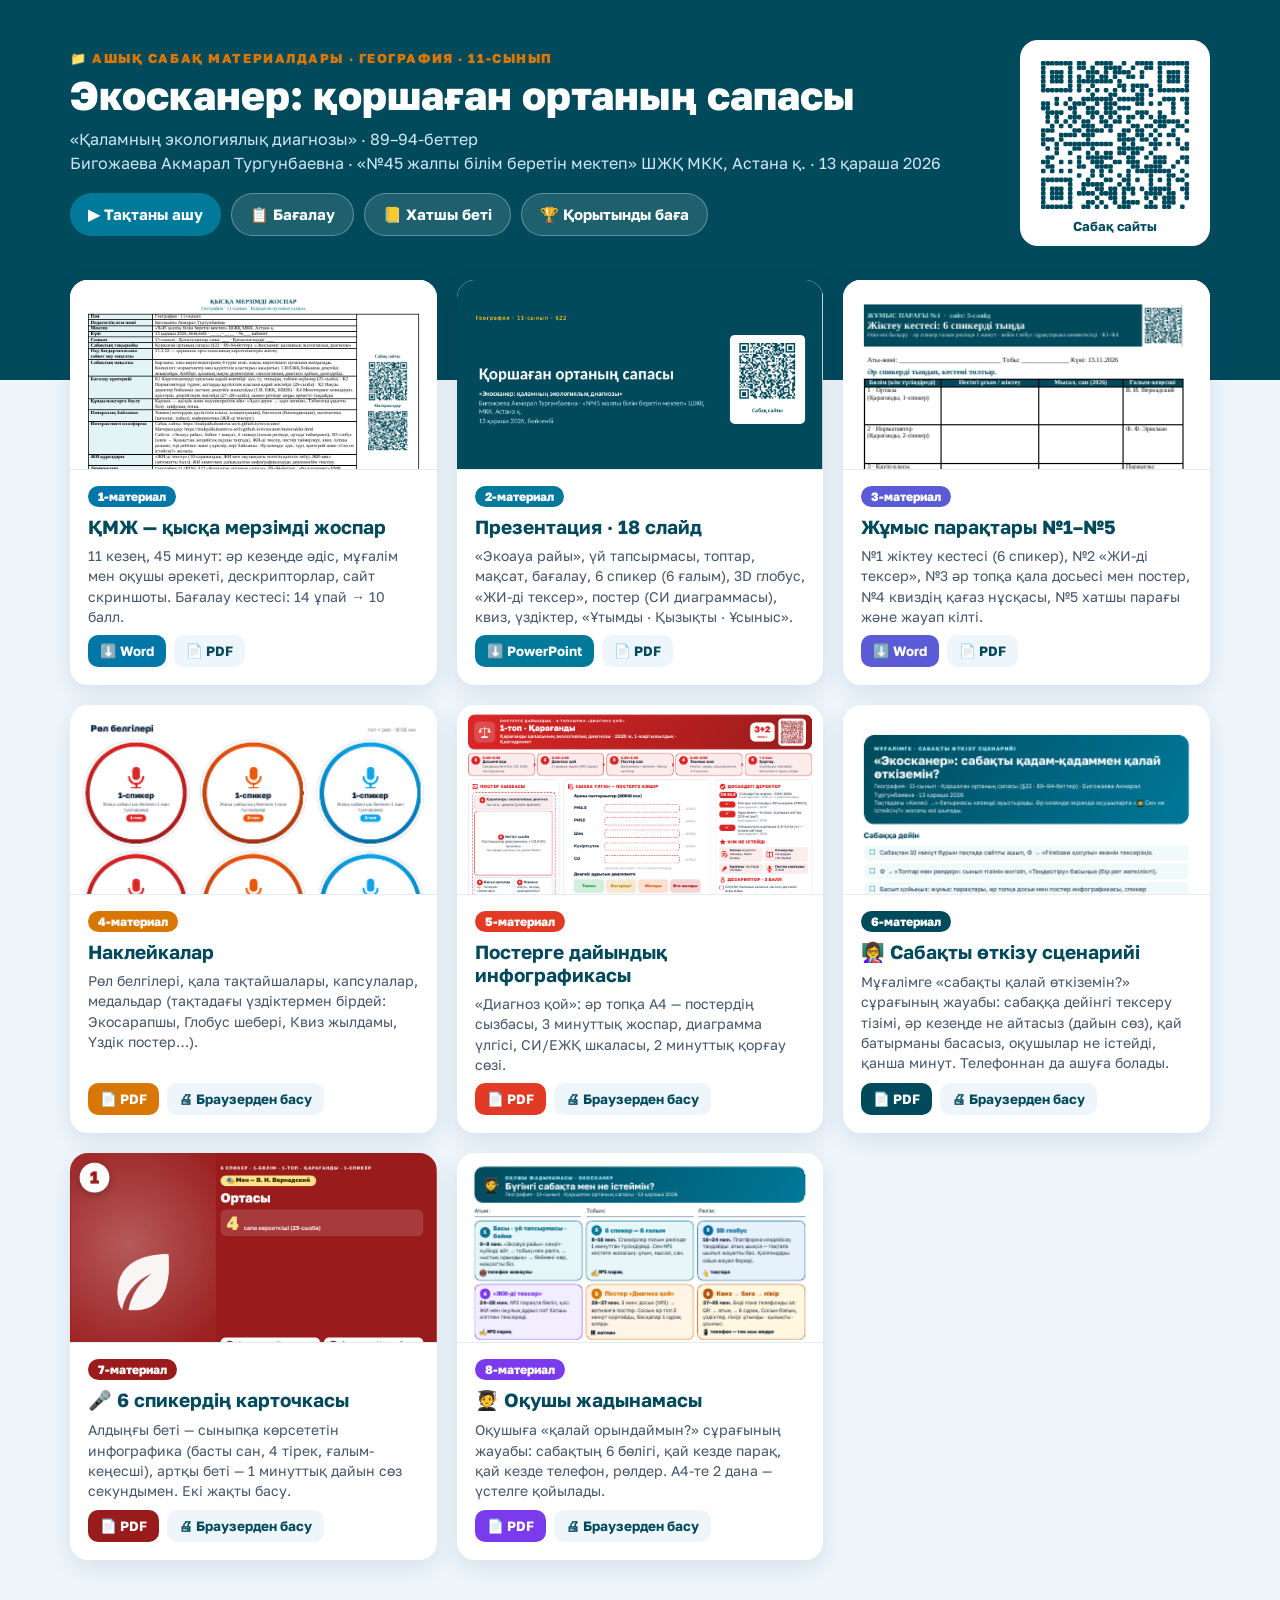
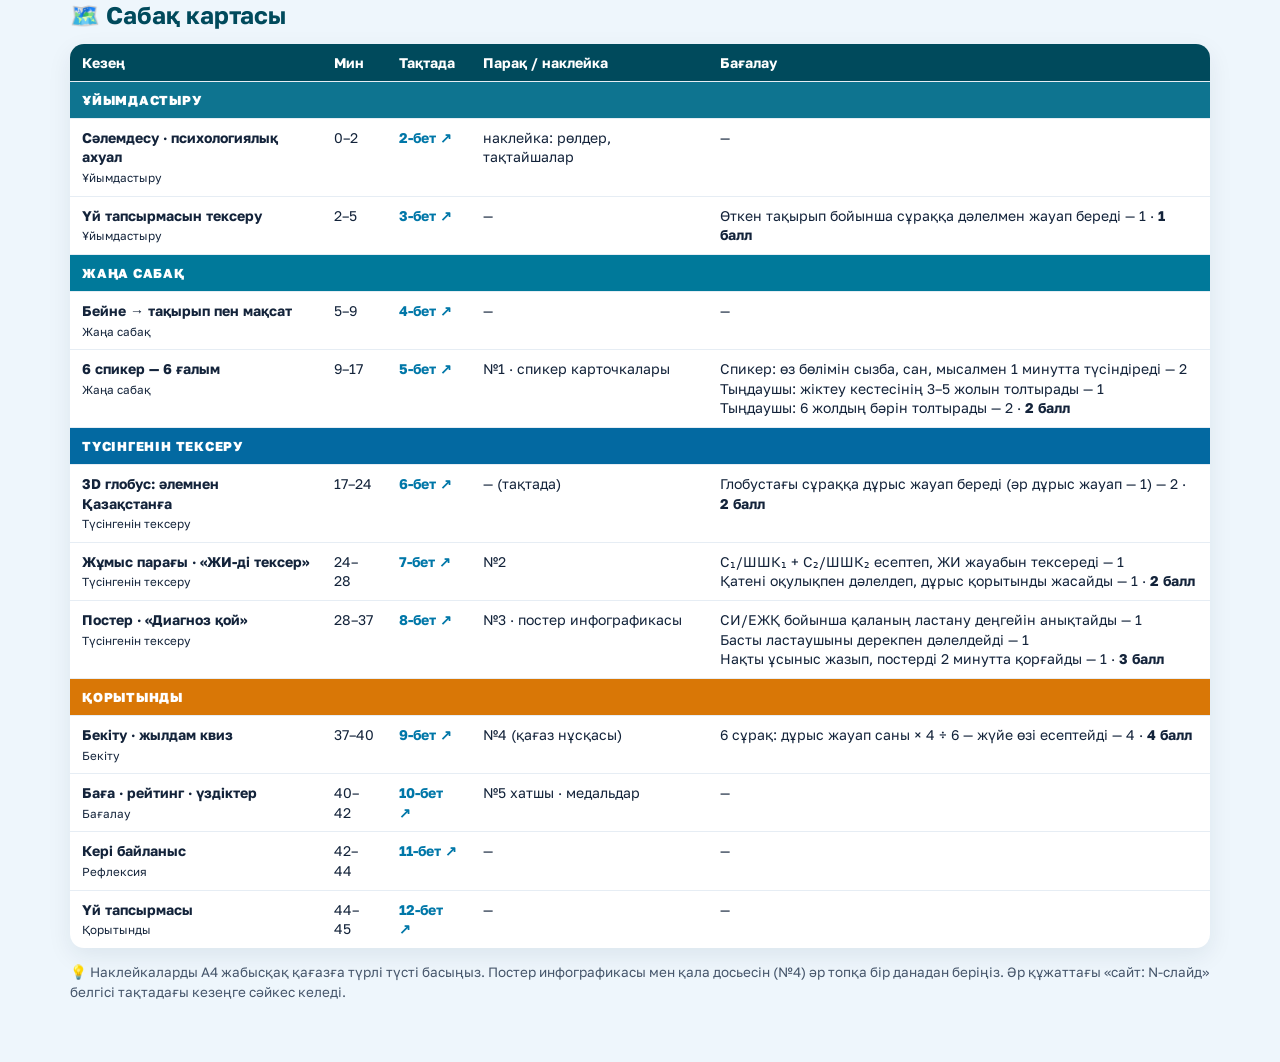
==== commit 1efbb9c0: "Барлық беттерден параграф (§) белгілері алынды Co-Authored-By: Claude Opus 5.5 <noreply@anthropic.co" ====
--- a/materialdar.html
+++ b/materialdar.html
@@ -40,7 +40,7 @@
  <div>
   <div class="k">📁 АШЫҚ САБАҚ МАТЕРИАЛДАРЫ · ГЕОГРАФИЯ · 11-СЫНЫП</div>
   <h1>Экосканер: қоршаған ортаның сапасы</h1>
-  <p>«Қаламның экологиялық диагнозы» · §22, 89–94-беттер<br>Бигожаева Акмарал Тургунбаевна · «№45 жалпы білім беретін мектеп» ШЖҚ МКК, Астана қ. · 13 қараша 2026</p>
+  <p>«Қаламның экологиялық диагнозы» · 89–94-беттер<br>Бигожаева Акмарал Тургунбаевна · «№45 жалпы білім беретін мектеп» ШЖҚ МКК, Астана қ. · 13 қараша 2026</p>
   <div class="acts"><a class="btn p" href="index.html">▶ Тақтаны ашу</a><a class="btn g" href="index.html#assess">📋 Бағалау</a><a class="btn g" href="index.html?m=h">📒 Хатшы беті</a><a class="btn g" href="index.html#sum">🏆 Қорытынды баға</a></div>
  </div>
  <div class="qrbox"><div id="qr"></div>Сабақ сайты</div>
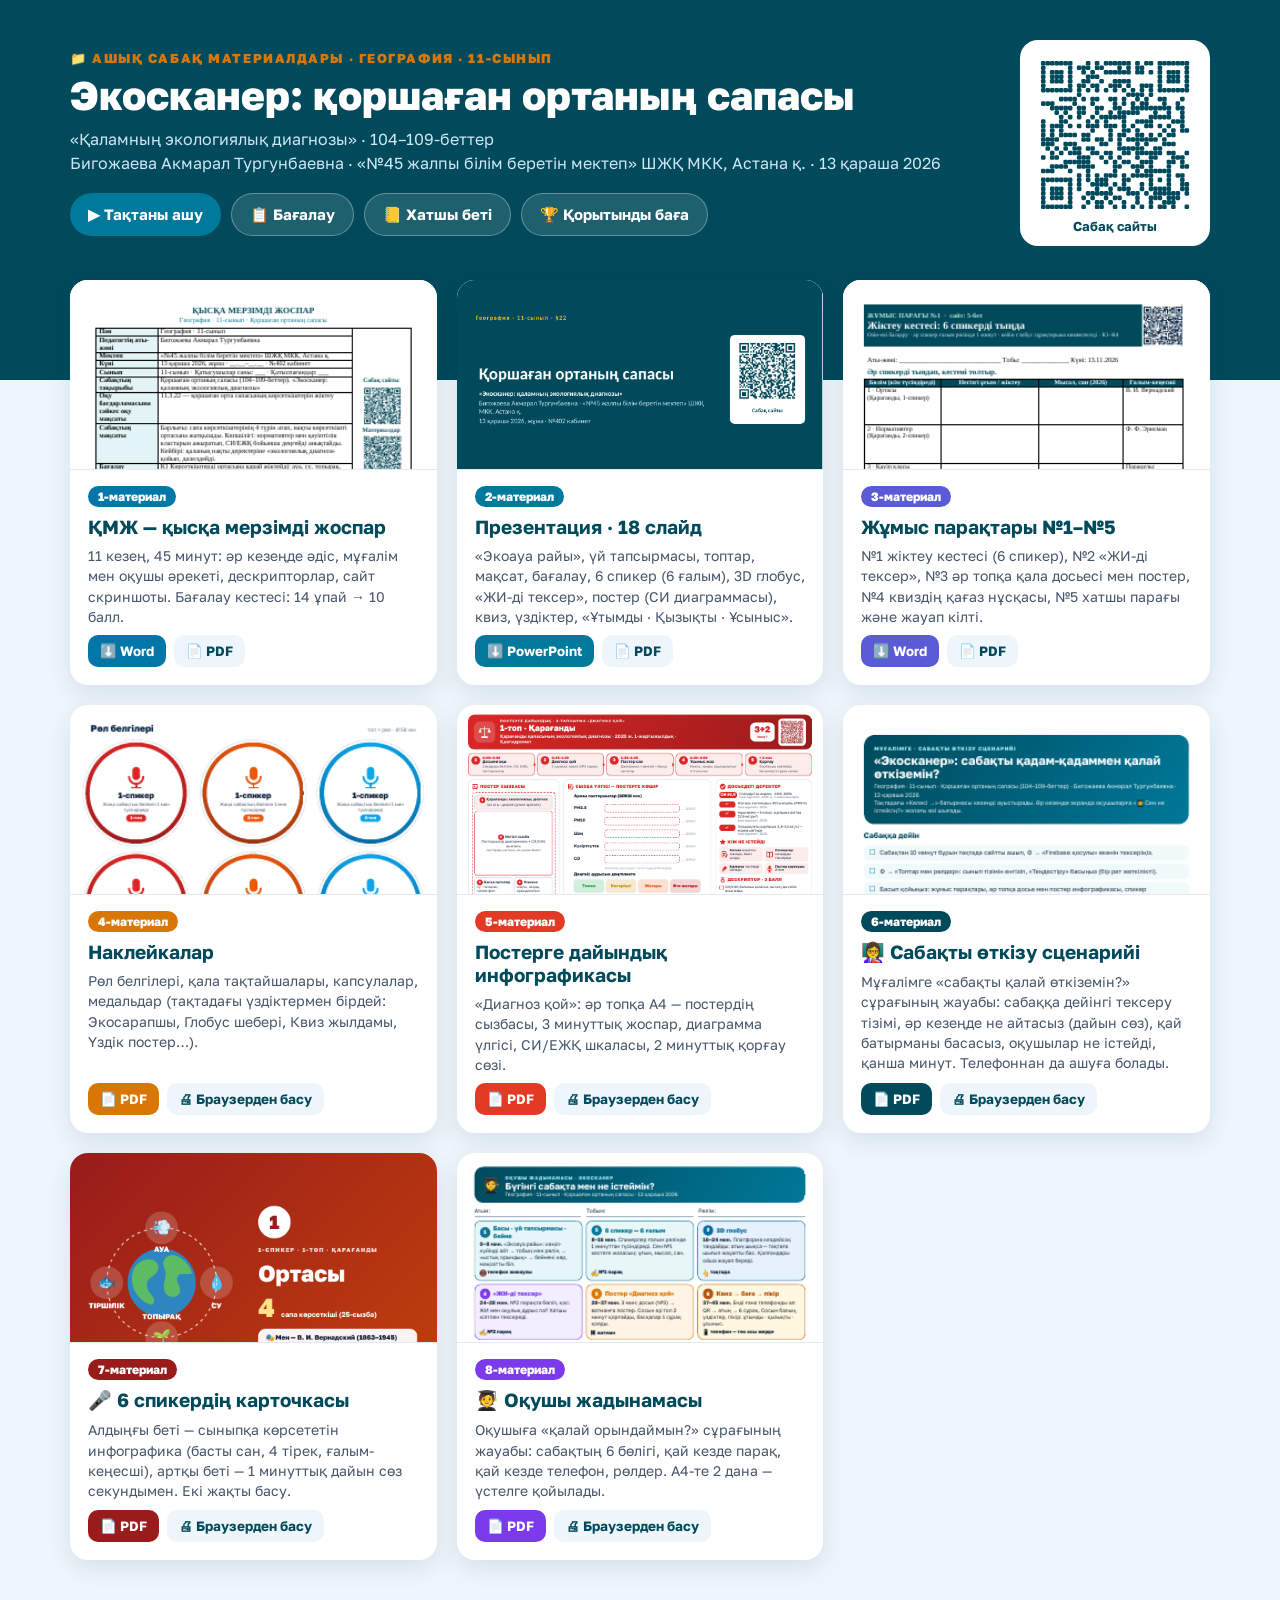
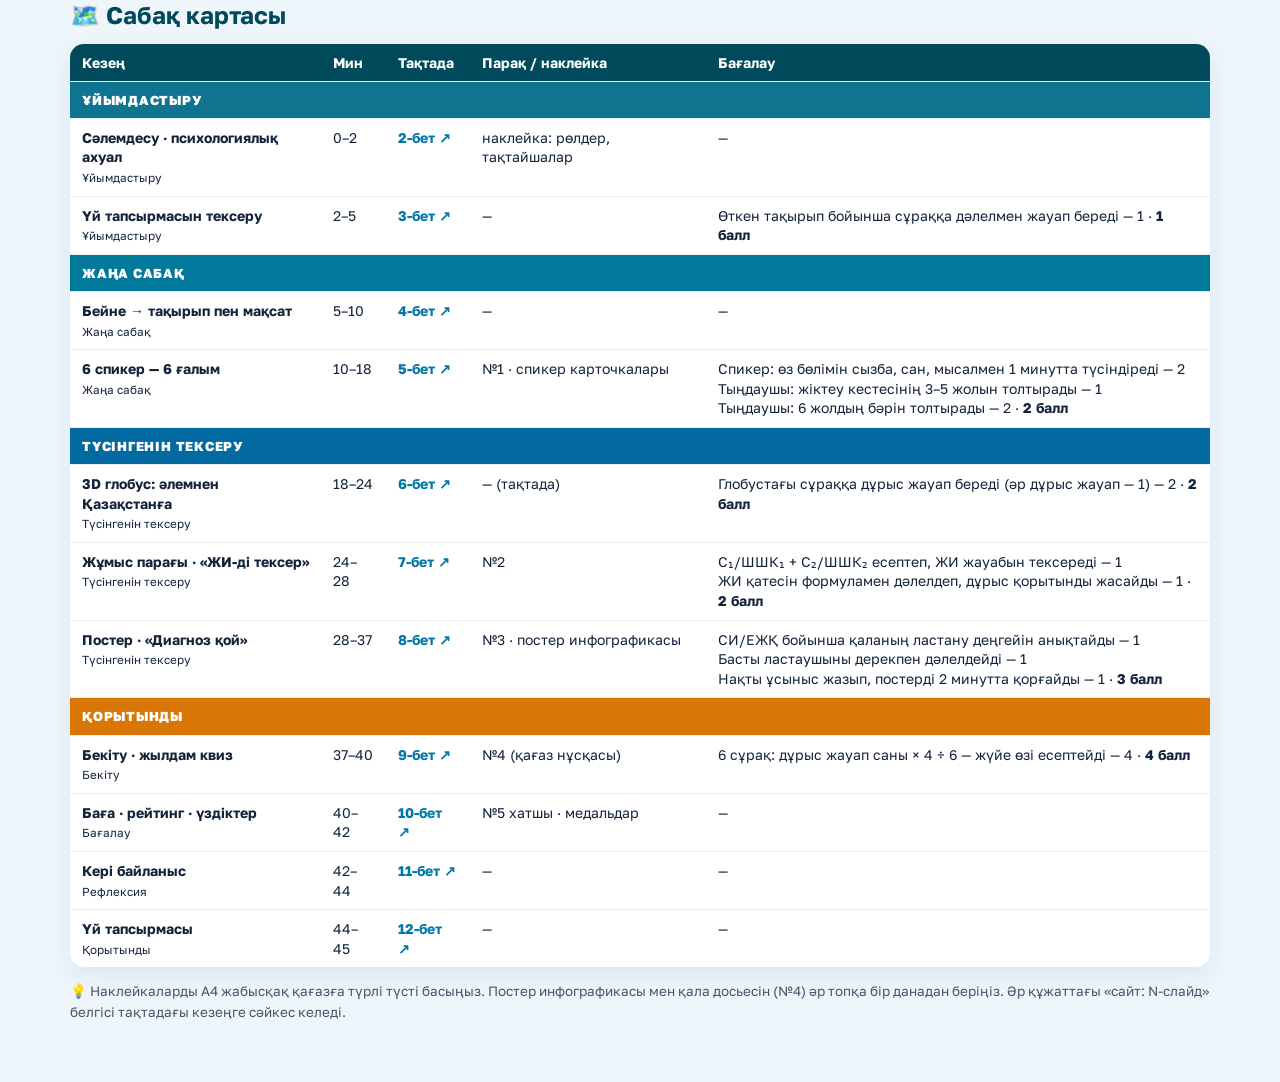
==== commit ef2f3265: "Экосканер: оқулық беттері 104–109 деп өзгертілді (сайт, ҚМЖ, презентация, парақтар, карточкалар) Co-" ====
--- a/materialdar.html
+++ b/materialdar.html
@@ -40,7 +40,7 @@
  <div>
   <div class="k">📁 АШЫҚ САБАҚ МАТЕРИАЛДАРЫ · ГЕОГРАФИЯ · 11-СЫНЫП</div>
   <h1>Экосканер: қоршаған ортаның сапасы</h1>
-  <p>«Қаламның экологиялық диагнозы» · 89–94-беттер<br>Бигожаева Акмарал Тургунбаевна · «№45 жалпы білім беретін мектеп» ШЖҚ МКК, Астана қ. · 13 қараша 2026</p>
+  <p>«Қаламның экологиялық диагнозы» · 104–109-беттер<br>Бигожаева Акмарал Тургунбаевна · «№45 жалпы білім беретін мектеп» ШЖҚ МКК, Астана қ. · 13 қараша 2026</p>
   <div class="acts"><a class="btn p" href="index.html">▶ Тақтаны ашу</a><a class="btn g" href="index.html#assess">📋 Бағалау</a><a class="btn g" href="index.html?m=h">📒 Хатшы беті</a><a class="btn g" href="index.html#sum">🏆 Қорытынды баға</a></div>
  </div>
  <div class="qrbox"><div id="qr"></div>Сабақ сайты</div>
